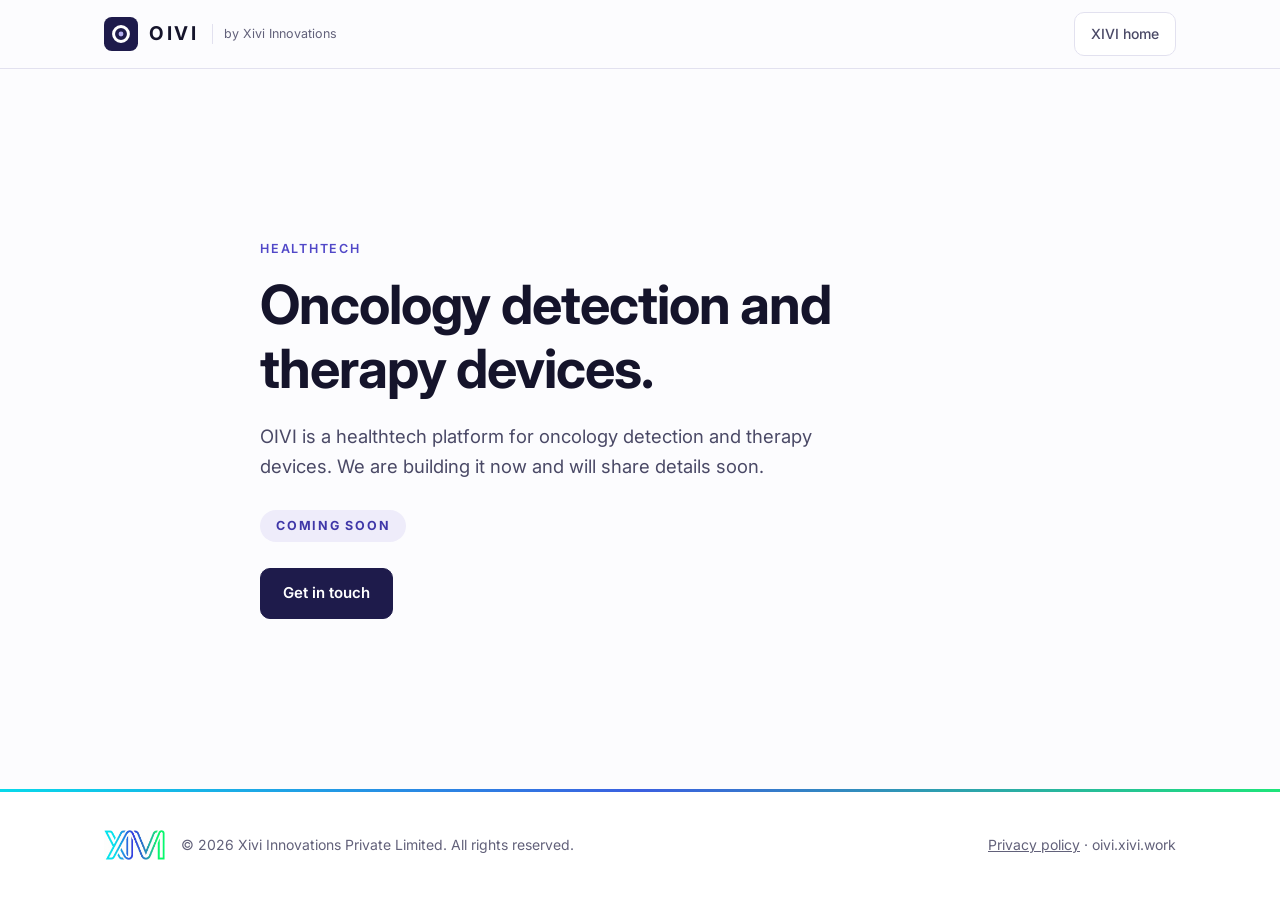
==== index.html @ 01e56ce9 "Initial OIVI site Co-Authored-By: Claude Sonnet 5.5 <noreply@anthropic.com>" ====
<!doctype html>
<html lang="en">
<head>
<meta charset="utf-8">
<meta name="viewport" content="width=device-width, initial-scale=1">
<meta name="color-scheme" content="only light">
<title>OIVI — Coming soon</title>
<meta name="description" content="OIVI is a healthtech oncology detection and therapy device platform by Xivi Innovations. Coming soon.">
<meta property="og:title" content="OIVI — Coming soon">
<meta property="og:description" content="OIVI is a healthtech oncology detection and therapy device platform by Xivi Innovations. Coming soon.">
<link rel="icon" href="assets/oivi-mark.svg" type="image/svg+xml">
<link rel="preconnect" href="https://fonts.googleapis.com">
<link rel="preconnect" href="https://fonts.gstatic.com" crossorigin>
<link href="https://fonts.googleapis.com/css2?family=Inter:wght@400;500;600;700&display=swap" rel="stylesheet">
<link rel="stylesheet" href="assets/site.css?v=1">
<link rel="stylesheet" href="assets/page.css?v=1">
</head>
<body class="soon-page">

<header>
  <div class="wrap nav">
    <a class="brand" href="./" aria-label="OIVI home">
      <img src="assets/oivi-mark.svg" alt="">
      <b>OIVI</b><span>by Xivi Innovations</span>
    </a>
    <nav class="links"><a class="btn sm" href="https://xivi.work">XIVI home</a></nav>
  </div>
</header>

<main class="soon">
  <div class="wrap">
    <p class="eyebrow">Healthtech</p>
    <h1>Oncology detection and therapy devices.</h1>
    <p class="lead">OIVI is a healthtech platform for oncology detection and therapy devices. We are building it now and will share details soon.</p>
    <p class="chip-soon">Coming soon</p>
    <div class="cta"><a class="btn primary" href="mailto:xivi.tech@gmail.com?subject=OIVI">Get in touch</a></div>
  </div>
</main>

<footer>
  <div class="wrap">
    <div class="logo">
      <a href="https://xivi.work" aria-label="XIVI"><img src="assets/xivi-logo.png" alt="XIVI"></a>
      <p>© 2026 Xivi Innovations Private Limited. All rights reserved.</p>
    </div>
    <p><a href="privacy.html">Privacy policy</a> · oivi.xivi.work</p>
  </div>
</footer>

</body>
</html>
---- assets/site.css ----
:root{
  --ink:#15142b; --ink2:#4a4966; --mute:#62617a;
  --bg:#fcfcfe; --tint:#f3f2fa; --tealtint:#eeecfa; --line:#e2e1ef;
  --deep:#1e1b4b; --teal:#5148c8; --teal2:#3f37a8;
  --ok:#2c7a4b; --okbg:#eaf3eb;
  --warn:#85590b; --warnbg:#f7efe1;
  --bad:#b0392f; --badbg:#f7e9e7;
  --r:14px;
  --surface:#fff; --headbg:rgba(252,252,254,.92); --strong:#1e1b4b;
  --btn:#1e1b4b; --btnink:#fff; --btnhover:#2d2a66;
  --okink:#1f4d33; --warnink:#5e430c; --badink:#702620;
  color-scheme:only light;
}
*{box-sizing:border-box}
html{scroll-behavior:smooth;scroll-padding-top:76px}
body{margin:0;background:var(--bg);color:var(--ink);font:16px/1.65 Inter,system-ui,-apple-system,"Segoe UI",Roboto,sans-serif;-webkit-font-smoothing:antialiased}
img{max-width:100%;display:block}
a{color:var(--teal2)}
.wrap{max-width:1120px;margin:0 auto;padding:0 24px}
.eyebrow{font-size:12.5px;font-weight:600;letter-spacing:.14em;text-transform:uppercase;color:var(--teal);margin:0 0 14px}
h1,h2,h3{margin:0;line-height:1.18;letter-spacing:-.02em;color:var(--ink)}
h1{font-size:clamp(34px,4.6vw,54px);font-weight:700}
h2{font-size:clamp(28px,3.4vw,38px);font-weight:700;max-width:760px}
h3{font-size:18px;font-weight:600;letter-spacing:-.01em}
p{margin:0}
.lead{font-size:18.5px;color:var(--ink2);max-width:600px;margin-top:20px}
.sec-intro{font-size:17.5px;color:var(--ink2);max-width:680px;margin-top:16px}

/* header */
header{position:sticky;top:0;z-index:20;background:var(--headbg);backdrop-filter:blur(10px);border-bottom:1px solid var(--line)}
.nav{display:flex;align-items:center;justify-content:space-between;height:68px}
.brand{display:flex;align-items:center;gap:11px;text-decoration:none;color:var(--ink)}
.brand img{width:34px;height:34px}
.brand b{font-size:19px;letter-spacing:.14em;font-weight:700}
.brand span{font-size:12.5px;color:var(--mute);border-left:1px solid var(--line);padding-left:11px;margin-left:2px}
.links{display:flex;align-items:center;gap:30px}
.links a{font-size:14.5px;color:var(--ink2);text-decoration:none;font-weight:500}
.links a:hover{color:var(--ink)}
.btn{display:inline-flex;align-items:center;gap:8px;padding:12px 22px;border-radius:10px;font-weight:600;font-size:15px;text-decoration:none;border:1px solid var(--line);color:var(--ink);background:var(--surface)}
.btn.primary{background:var(--btn);border-color:var(--btn);color:var(--btnink)}
.btn.primary:hover{background:var(--btnhover);box-shadow:0 0 0 3px rgba(81,72,200,.28)}
.btn:not(.primary):hover{border-color:var(--teal);color:var(--teal2)}
.btn:focus-visible,a:focus-visible{outline:3px solid #b4aff0;outline-offset:2px}
.btn.sm{padding:9px 16px;font-size:14px}
@media(max-width:900px){.links a:not(.btn){display:none}.brand span{display:none}}

/* hero */
.hero{padding:76px 0 84px}
.hero .wrap{display:grid;grid-template-columns:1.05fr .95fr;gap:56px;align-items:center}
.cta{display:flex;gap:12px;flex-wrap:wrap;margin-top:32px}
.assure{display:flex;gap:22px;flex-wrap:wrap;margin-top:30px;font-size:14px;color:var(--mute)}
.assure span::before{content:"";display:inline-block;width:6px;height:6px;border-radius:50%;background:var(--teal);margin-right:8px;vertical-align:middle}
@media(max-width:900px){.hero .wrap{grid-template-columns:1fr;gap:44px}.hero{padding:48px 0 56px}}

/* hero flow card */
.panel{background:var(--surface);border:1px solid var(--line);border-radius:18px;padding:26px;box-shadow:0 18px 50px -24px rgba(30,27,75,.28)}
.panel-label{font-size:11.5px;letter-spacing:.14em;text-transform:uppercase;color:var(--mute);font-weight:600;margin-bottom:14px}
.flow{display:grid;gap:10px}
.node{border:1px solid var(--line);border-radius:12px;padding:14px 16px;background:var(--surface)}
.node small{display:block;color:var(--mute);font-size:13px;margin-top:2px}
.node b{font-size:15px;font-weight:600}
.node.core{background:var(--deep);border-color:var(--deep);color:#fff}
.node.core small{color:#b3b2d6}
.arrow{justify-self:center;color:var(--teal);font-size:18px;line-height:1}
.verdicts{display:flex;gap:8px;margin-top:16px;flex-wrap:wrap}
.chip{font-size:13px;font-weight:600;padding:6px 12px;border-radius:99px}
.chip.ok{background:var(--okbg);color:var(--ok)}
.chip.warn{background:var(--warnbg);color:var(--warn)}
.chip.bad{background:var(--badbg);color:var(--bad)}
.record{margin-top:16px;border-top:1px dashed var(--line);padding-top:14px;display:grid;grid-template-columns:auto 1fr;gap:6px 14px;font-size:13.5px}
.record dt{color:var(--mute)} .record dd{margin:0;font-weight:500}
.record code{font:12.5px ui-monospace,Consolas,monospace;color:var(--teal2)}
.note{font-size:12.5px;color:var(--mute);margin-top:12px}
.pbar{display:flex;align-items:center;gap:8px;font-size:12.5px;font-weight:600;color:var(--ink2);padding-bottom:14px;border-bottom:1px solid var(--line)}
.pbar-r{margin-left:auto;font-weight:500;color:var(--mute)}
.dot{width:8px;height:8px;border-radius:50%;background:var(--ok)}
.pflow{display:flex;align-items:center;justify-content:center;gap:10px;margin:18px 0;font-size:13px;color:var(--ink2)}
.pflow span{padding:6px 12px;border:1px solid var(--line);border-radius:8px;background:var(--surface)}
.pflow span.core{background:var(--deep);border-color:var(--deep);color:#fff;font-weight:700;letter-spacing:.08em}
.pflow i{font-style:normal;color:var(--teal)}
.pcase{display:flex;justify-content:space-between;gap:16px;font-size:14px}
.pcase small,.pverdict small,.mrow small{display:block;font-size:11.5px;letter-spacing:.1em;text-transform:uppercase;color:var(--mute);font-weight:600;margin-bottom:3px}
.pcase b{font-weight:600}
.pverdict{margin-top:18px;padding:16px 18px;border-radius:12px;background:var(--warnbg)}
.pverdict small{color:var(--warn)}
.vrow{display:flex;align-items:center;gap:12px;flex-wrap:wrap}
.chip.big{font-size:16px;padding:6px 16px;background:var(--surface);box-shadow:inset 0 0 0 1px rgba(154,106,18,.25)}
.rc{font-size:13px;font-weight:600;color:var(--warn)}
.pverdict p{margin-top:8px;font-size:14px;color:var(--warnink)}
.meter{margin-top:18px}
.mrow{display:flex;justify-content:space-between}
.track{position:relative;height:8px;border-radius:99px;background:var(--tint);margin-top:2px}
.fill{height:100%;width:78%;border-radius:99px;background:linear-gradient(90deg,#8cc7c0,#e0b04f)}
.lim{position:absolute;top:-4px;left:68%;width:2px;height:16px;background:var(--strong)}
.panel .record{margin-top:18px}

/* proof strip */
.proof{border-top:1px solid var(--line);border-bottom:1px solid var(--line);background:var(--surface);padding:26px 0}
.proof .wrap{display:grid;gap:14px}
.prow{display:flex;align-items:center;gap:14px 28px;flex-wrap:wrap}
.plabel{font-size:12px;letter-spacing:.12em;text-transform:uppercase;color:var(--mute);font-weight:600;min-width:150px}
.pitems{display:flex;gap:10px;flex-wrap:wrap;color:var(--ink2);font-size:14px}
.pitems span{font-weight:500;border:1px solid var(--line);border-radius:99px;padding:5px 15px;background:var(--bg)}
.pitems.tested span{font-weight:600;color:var(--ink);background:var(--tealtint);border-color:transparent}
@media(max-width:700px){.plabel{min-width:0;width:100%}}

/* sections */
section{padding:92px 0}
section.tint{background:var(--tint)}
section.dark{background:var(--deep);color:#ecebf6}
section.dark h2,section.dark h3{color:#fff}
section.dark .eyebrow{color:#b4aff0}
section.dark .sec-intro{color:#b3b2d6}
.grid{display:grid;gap:20px;margin-top:44px}
.g2{grid-template-columns:repeat(2,1fr)}.g3{grid-template-columns:repeat(3,1fr)}.g4{grid-template-columns:repeat(4,1fr)}
@media(max-width:900px){.g3,.g4{grid-template-columns:1fr 1fr}}
@media(max-width:620px){.g2,.g3,.g4{grid-template-columns:1fr}}
.card{background:var(--surface);border:1px solid var(--line);border-radius:var(--r);padding:26px}
.card p{color:var(--ink2);font-size:15.5px;margin-top:8px}
.tint .card{border-color:transparent}
.num{font-size:40px;font-weight:700;letter-spacing:-.03em;color:var(--strong);line-height:1.1}
.num .to{color:var(--mute);font-weight:500;padding:0 6px}
.cap{font-size:14.5px;color:var(--ink2);margin-top:10px}
.src{font-size:12.5px;color:var(--mute);margin-top:26px}

/* verdict cards */
.vc{border-radius:var(--r);padding:26px;border:1px solid transparent}
.vc h3{font-size:20px}
.vc p{margin-top:8px;font-size:15.5px}
.vc.ok{background:var(--okbg);color:var(--okink)}.vc.ok h3{color:var(--ok)}
.vc.warn{background:var(--warnbg);color:var(--warnink)}.vc.warn h3{color:var(--warn)}
.vc.bad{background:var(--badbg);color:var(--badink)}.vc.bad h3{color:var(--bad)}
.codes{display:flex;gap:8px;flex-wrap:wrap;margin-top:26px;align-items:center;font-size:14px;color:var(--ink2)}
.codes span.t{background:var(--surface);border:1px solid var(--line);padding:5px 12px;border-radius:99px;font-size:13.5px}

/* steps */
.steps{list-style:none;margin:44px 0 0;padding:0;display:grid;grid-template-columns:repeat(4,1fr);gap:20px;counter-reset:s}
.steps li{counter-increment:s;position:relative;padding-top:20px;border-top:2px solid var(--teal)}
.steps li::before{content:"0" counter(s);display:block;font-size:13px;font-weight:700;color:var(--teal);letter-spacing:.1em;margin-bottom:8px}
.steps b{display:block;font-size:17px;font-weight:600;margin-bottom:6px}
.steps span{font-size:15px;color:var(--ink2)}
@media(max-width:900px){.steps{grid-template-columns:1fr 1fr}}
@media(max-width:560px){.steps{grid-template-columns:1fr}}

/* split lists */
.split{display:grid;grid-template-columns:1fr 1fr;gap:20px;margin-top:44px}
@media(max-width:760px){.split{grid-template-columns:1fr}}
.list{list-style:none;margin:14px 0 0;padding:0;display:grid;gap:11px}
.list li{padding-left:28px;position:relative;font-size:15.5px;color:var(--ink2)}
.list.yes li::before{content:"✓";position:absolute;left:0;color:var(--ok);font-weight:700}
.list.no li::before{content:"–";position:absolute;left:4px;color:var(--mute);font-weight:700}

/* callout */
.callout{margin-top:44px;background:var(--deep);color:#ecebf6;border-radius:var(--r);padding:30px 34px;display:grid;grid-template-columns:1fr 1.2fr;gap:30px;align-items:center}
.callout h3{color:#fff;font-size:22px}
.callout p{color:#c3c2e0;font-size:15.5px}
@media(max-width:760px){.callout{grid-template-columns:1fr;padding:26px}}
.state{display:flex;gap:10px;margin-top:14px;flex-wrap:wrap}
.state span{font-size:13px;font-weight:600;padding:5px 12px;border-radius:99px;background:rgba(255,255,255,.1);color:#fff}

/* traction */
.ds{margin-top:44px;border:1px solid var(--line);border-radius:var(--r);overflow:hidden;background:var(--surface)}
.dsr{display:grid;grid-template-columns:260px 1fr;gap:24px;padding:22px 26px;border-bottom:1px solid var(--line)}
.dsr:last-child{border-bottom:0}
.dsr b{display:block;font-size:16px;font-weight:600}
.dsr small{color:var(--mute);font-size:13.5px}
.dsr p{color:var(--ink2);font-size:15.5px}
@media(max-width:760px){.dsr{grid-template-columns:1fr;gap:6px}}

/* timeline */
.tl{display:grid;grid-template-columns:repeat(4,1fr);gap:0;margin-top:44px}
.tl div{padding:0 22px 0 0;position:relative}
.tl div::before{content:"";display:block;height:2px;background:#7c75dc;margin-bottom:22px}
.tl div::after{content:"";position:absolute;top:-4px;left:0;width:10px;height:10px;border-radius:50%;background:#b4aff0}
.tl small{display:block;font-size:12.5px;font-weight:600;letter-spacing:.12em;text-transform:uppercase;color:#b4aff0;margin-bottom:6px}
.tl b{display:block;font-size:18px;color:#fff;font-weight:600;margin-bottom:6px}
.tl span{font-size:15px;color:#b3b2d6}
@media(max-width:900px){.tl{grid-template-columns:1fr 1fr;row-gap:36px}}
@media(max-width:560px){.tl{grid-template-columns:1fr}}

/* team */
.person{display:flex;flex-direction:column;gap:6px}
.avatar{width:56px;height:56px;border-radius:50%;background:var(--tealtint);color:var(--teal2);font-weight:700;display:grid;place-items:center;font-size:18px;margin-bottom:10px}
.role{font-size:14px;color:var(--teal);font-weight:600}

/* contact + footer */
.contact{text-align:center}
.contact h2{margin:0 auto}
.contact .sec-intro{margin-left:auto;margin-right:auto}
.contact .cta{justify-content:center}
footer{position:relative;border-top:1px solid var(--line);padding:40px 0;background:var(--surface)}
footer::before{content:"";position:absolute;left:0;right:0;top:-1px;height:3px;background:linear-gradient(90deg,#08d9ea,#3b5fe0 50%,#1ee57a)}
footer .wrap{display:flex;justify-content:space-between;align-items:center;gap:20px;flex-wrap:wrap}
footer .logo{display:flex;align-items:center;gap:16px}
footer .logo img{height:30px;width:auto;mix-blend-mode:multiply}
footer p{font-size:14px;color:var(--mute)}

/* founders line */
.founders{margin-top:18px;font-size:14px;color:var(--mute)}

/* proprietary core */
section.dark .grid{margin-top:40px}
.dcard{background:rgba(255,255,255,.06);border:1px solid rgba(255,255,255,.14);border-radius:var(--r);padding:26px}
.dcard .k{display:block;font-size:13px;font-weight:700;letter-spacing:.1em;color:#b4aff0;margin-bottom:10px}
.dcard p{margin-top:10px;font-size:15.5px;color:#c3c2e0}
.defend{display:grid;grid-template-columns:repeat(3,1fr);gap:0;margin-top:28px;border-top:1px solid rgba(255,255,255,.18)}
.defend div{padding:22px 24px 0 0}
.defend b{display:block;color:#fff;font-size:16px;font-weight:600;margin-bottom:4px}
.defend em{font-style:normal;font-size:11.5px;font-weight:600;letter-spacing:.06em;text-transform:uppercase;color:#b4aff0;border:1px solid rgba(180,175,240,.5);border-radius:99px;padding:1px 8px;margin-left:6px;vertical-align:middle}
.defend span{font-size:14.5px;color:#b3b2d6}
@media(max-width:760px){.defend{grid-template-columns:1fr}}

/* legal pages */
.legal{padding:64px 0 90px}
.legal .wrap{max-width:760px}
.legal h1{font-size:clamp(30px,4vw,40px);margin-bottom:8px}
.legal .upd{color:var(--mute);font-size:14px;margin-bottom:36px}
.legal h2{font-size:21px;margin:36px 0 10px;letter-spacing:-.01em}
.legal p,.legal li{color:var(--ink2);font-size:16px}
.legal p+p{margin-top:12px}
.legal ul{padding-left:22px;margin:10px 0}
.legal li{margin:6px 0}
footer a{color:var(--mute)}

/* nav fit */
.btn,.brand span,.links a{white-space:nowrap}
.links{gap:24px}
@media(max-width:1060px){.links a:not(.btn){display:none}.brand span{display:inline}}
@media(max-width:520px){.brand span{display:none}}

/* text columns (replace card grids) */
.cols{display:grid;gap:36px;margin-top:44px}
.cols.c3{grid-template-columns:repeat(3,1fr)}
.cols.c4{grid-template-columns:repeat(4,1fr)}
.cols>div{border-top:2px solid var(--ink);padding-top:18px}
.cols p{margin-top:8px;font-size:15.5px;color:var(--ink2)}
.split+.cols{margin-top:56px}
@media(max-width:900px){.cols.c4{grid-template-columns:1fr 1fr}.cols.c3{grid-template-columns:1fr}}
@media(max-width:560px){.cols.c4{grid-template-columns:1fr}}

/* flow diagram */
.diagram{display:grid;grid-template-columns:1fr 44px 1.25fr 44px 1.1fr;align-items:center;margin-top:48px;padding:30px;background:var(--surface);border:1px solid var(--line);border-radius:18px}
.d-box{border:1px solid var(--line);border-radius:12px;padding:18px 20px;background:var(--bg)}
.d-box small{display:block;font-size:11.5px;letter-spacing:.12em;text-transform:uppercase;font-weight:600;color:var(--mute);margin-bottom:6px}
.d-box b{display:block;font-size:17px;font-weight:600}
.d-box>span{font-size:14.5px;color:var(--ink2)}
.d-box.core{background:var(--deep);border-color:var(--deep);color:#fff;padding:22px}
.d-box.core small{color:#b4aff0}
.d-box.core ul{list-style:none;margin:0;padding:0;display:grid;gap:8px;font-size:15px}
.d-box.core li{padding-left:20px;position:relative}
.d-box.core li::before{content:"";position:absolute;left:0;top:.5em;width:8px;height:8px;border-radius:50%;background:#b4aff0}
.seal{margin-top:16px;padding-top:14px;border-top:1px solid rgba(255,255,255,.2);font-size:12.5px;color:#b3b2d6;font-family:ui-monospace,Consolas,monospace}
.d-arrow{height:2px;background:var(--teal);position:relative;margin:0 6px}
.d-arrow::after{content:"";position:absolute;right:-1px;top:-4px;border-left:8px solid var(--teal);border-top:5px solid transparent;border-bottom:5px solid transparent}
.d-outs{display:grid;gap:10px}
.d-out{border-radius:10px;padding:12px 16px}
.d-out b{display:block;font-size:16px}
.d-out span{font-size:14px}
.d-out.ok{background:var(--okbg);color:var(--okink)}.d-out.ok b{color:var(--ok)}
.d-out.warn{background:var(--warnbg);color:var(--warnink)}.d-out.warn b{color:var(--warn)}
.d-out.bad{background:var(--badbg);color:var(--badink)}.d-out.bad b{color:var(--bad)}
@media(max-width:900px){
  .diagram{grid-template-columns:1fr;gap:0;padding:20px}
  .d-arrow{width:2px;height:30px;margin:6px auto}
  .d-arrow::after{right:auto;left:-4px;top:auto;bottom:-1px;border-left:5px solid transparent;border-right:5px solid transparent;border-top:8px solid var(--teal);border-bottom:0}
}

/* traction stat column */
.dsr{grid-template-columns:240px 170px 1fr;align-items:center}
.st{font-size:22px;font-weight:700;letter-spacing:-.02em;color:var(--strong);line-height:1.2}
.st small{display:block;font-size:12.5px;font-weight:500;letter-spacing:0;color:var(--mute);margin-top:2px}
@media(max-width:900px){.dsr{grid-template-columns:200px 1fr}.dsr p{grid-column:1/-1}}
@media(max-width:760px){.dsr{grid-template-columns:1fr}}

/* contact tighten */
section.contact{padding:68px 0 72px}
.contact h2{font-size:clamp(26px,3vw,34px)}
.contact .cta{margin-top:26px}

/* proprietary strip */
.defend.solo{margin-top:36px;border-top:0}
.defend.solo div{padding:0 28px 0 0}
.defend.solo b{font-size:18px;margin-bottom:6px}

:root{--lt:#b4aff0;--m1:#b3b2d6;--on:#ecebf6}
---- assets/page.css ----
/* coming-soon page */
.soon{min-height:calc(100vh - 68px - 112px);display:flex;align-items:center;padding:72px 0}
.soon h1{max-width:760px}
.soon .lead{max-width:620px}
.chip-soon{display:inline-block;margin-top:28px;font-size:12.5px;font-weight:700;letter-spacing:.14em;text-transform:uppercase;color:var(--teal2);background:var(--tealtint);border-radius:99px;padding:6px 16px}
.soon .cta{margin-top:26px}
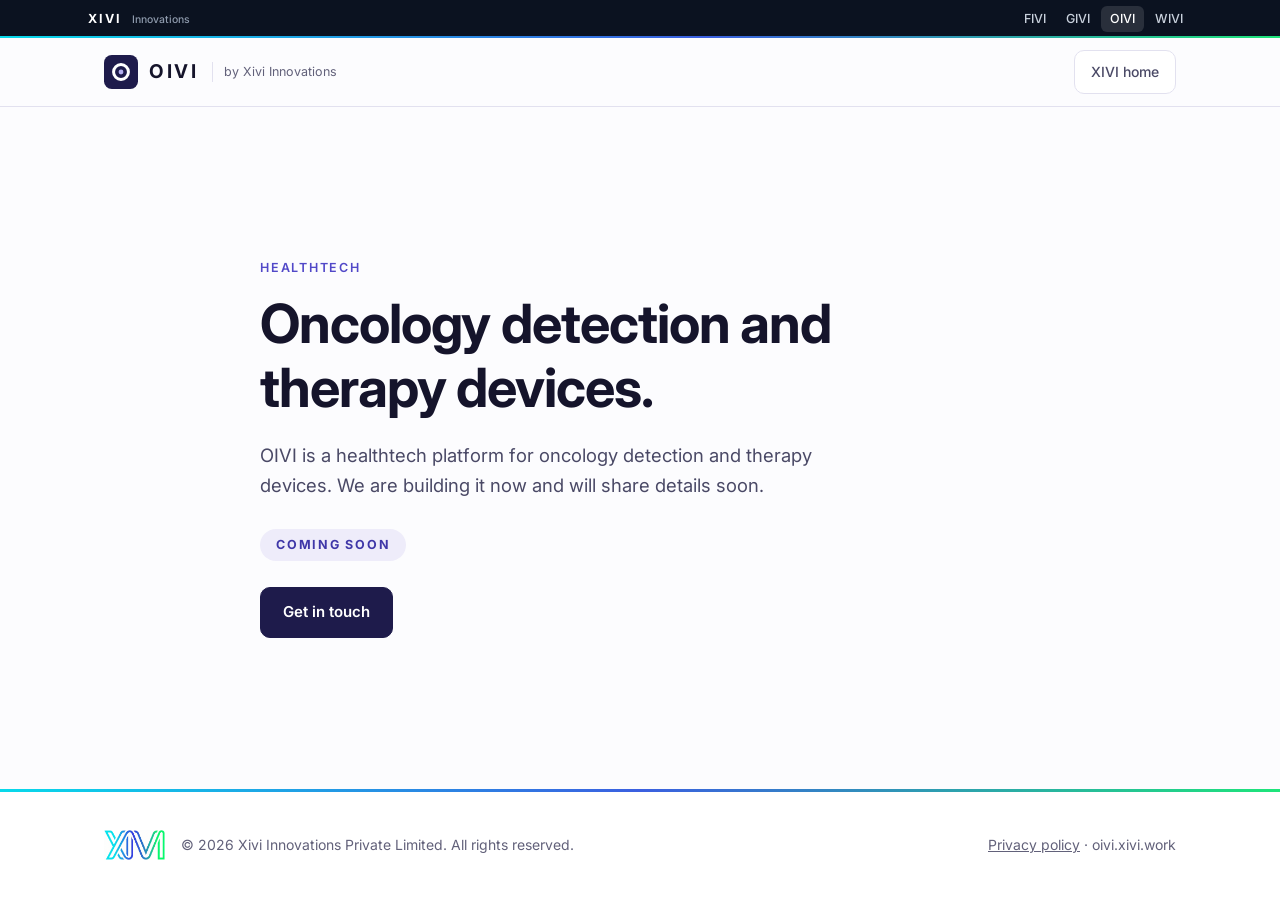
==== commit 73e9287a: "Add XIVI family bar Co-Authored-By: Claude Sonnet 5.5 <noreply@anthropic.com>" ====
--- a/index.html
+++ b/index.html
@@ -12,10 +12,18 @@
 <link rel="preconnect" href="https://fonts.googleapis.com">
 <link rel="preconnect" href="https://fonts.gstatic.com" crossorigin>
 <link href="https://fonts.googleapis.com/css2?family=Inter:wght@400;500;600;700&display=swap" rel="stylesheet">
-<link rel="stylesheet" href="assets/site.css?v=1">
+<link rel="stylesheet" href="assets/family.css?v=1">
+<link rel="stylesheet" href="assets/site.css?v=2">
 <link rel="stylesheet" href="assets/page.css?v=1">
 </head>
 <body class="soon-page">
+
+<div class="fam"><div class="in">
+  <a class="parent" href="https://xivi.work">XIVI<small>Innovations</small></a>
+  <nav aria-label="XIVI products">
+    <a href="https://fivi.xivi.work">FIVI</a><a href="https://givi.xivi.work">GIVI</a><a href="https://oivi.xivi.work" aria-current="page">OIVI</a><a href="https://wivi.xivi.work">WIVI</a>
+  </nav>
+</div></div>
 
 <header>
   <div class="wrap nav">
--- a/assets/family.css
+++ b/assets/family.css
@@ -0,0 +1,12 @@
+/* XIVI family bar: shared across fivi, givi, oivi, wivi and xivi */
+.fam{position:relative;background:#0b1220;color:#c9d1dc;font:500 12.5px/1 Inter,system-ui,-apple-system,"Segoe UI",Roboto,sans-serif}
+.fam::after{content:"";position:absolute;left:0;right:0;bottom:0;height:2px;background:linear-gradient(90deg,#08d9ea,#3b5fe0 55%,#1ee57a)}
+.fam .in{max-width:1160px;margin:0 auto;padding:0 28px;height:38px;display:flex;align-items:center;justify-content:space-between;gap:16px}
+.fam a{color:#c9d1dc;text-decoration:none;padding:7px 9px;border-radius:6px;white-space:nowrap}
+.fam a:hover{color:#fff;background:rgba(255,255,255,.08)}
+.fam .parent{padding-left:0;color:#fff;font-weight:700;letter-spacing:.16em}
+.fam .parent small{font-weight:500;letter-spacing:0;color:#8f9bad;margin-left:10px}
+.fam nav{display:flex;gap:2px;align-items:center}
+.fam nav [aria-current]{color:#fff;background:rgba(255,255,255,.12)}
+.fam :focus-visible{outline:2px solid #7fd3d1;outline-offset:1px}
+@media(max-width:560px){.fam .in{padding:0 16px}.fam .parent small{display:none}.fam a{padding:7px 7px}}
--- a/assets/page.css
+++ b/assets/page.css
@@ -1,5 +1,5 @@
 /* coming-soon page */
-.soon{min-height:calc(100vh - 68px - 112px);display:flex;align-items:center;padding:72px 0}
+.soon{min-height:calc(100vh - 38px - 68px - 112px);display:flex;align-items:center;padding:72px 0}
 .soon h1{max-width:760px}
 .soon .lead{max-width:620px}
 .chip-soon{display:inline-block;margin-top:28px;font-size:12.5px;font-weight:700;letter-spacing:.14em;text-transform:uppercase;color:var(--teal2);background:var(--tealtint);border-radius:99px;padding:6px 16px}
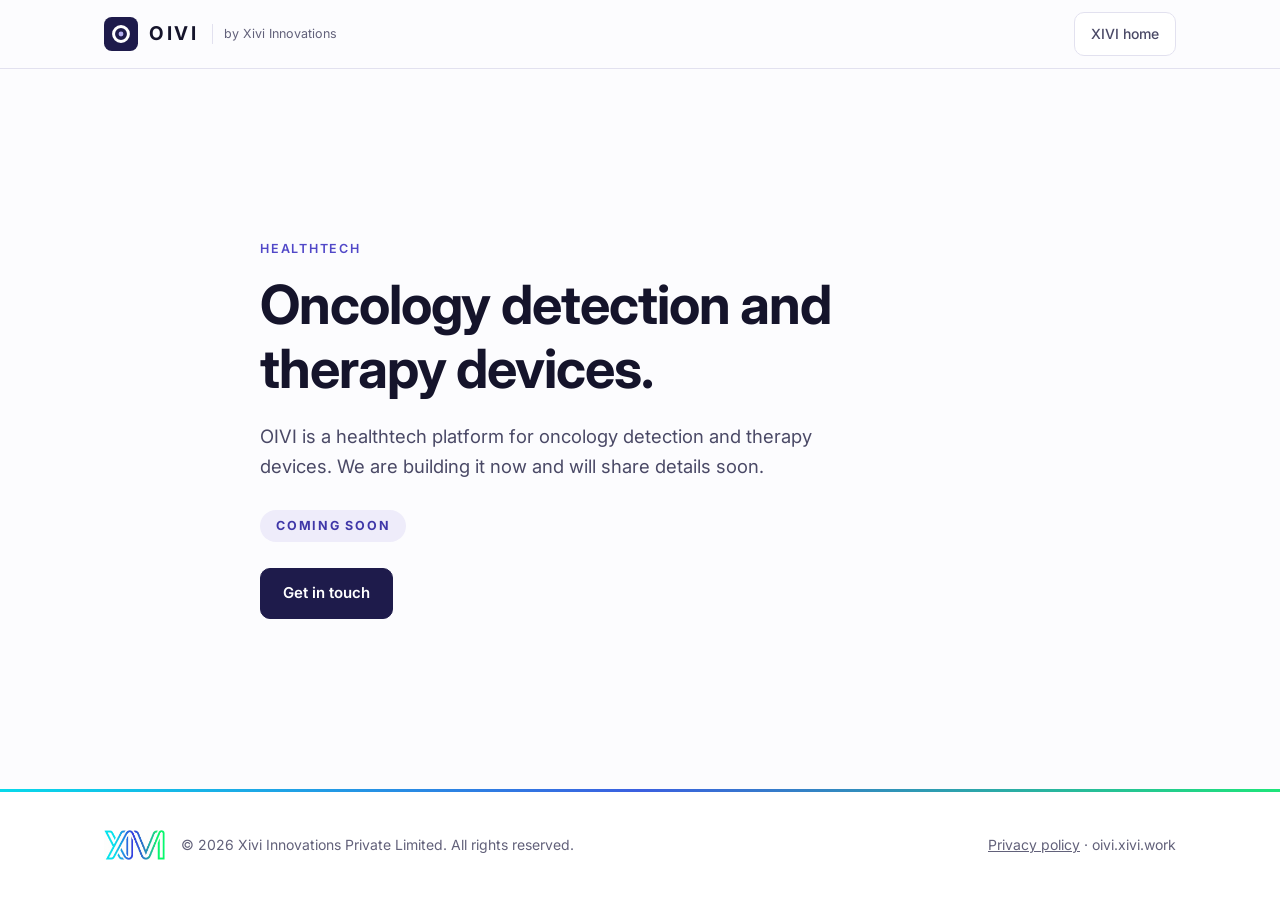
==== commit 6a50b3f9: "Remove family bar Co-Authored-By: Claude Sonnet 5.5 <noreply@anthropic.com>" ====
--- a/index.html
+++ b/index.html
@@ -12,18 +12,11 @@
 <link rel="preconnect" href="https://fonts.googleapis.com">
 <link rel="preconnect" href="https://fonts.gstatic.com" crossorigin>
 <link href="https://fonts.googleapis.com/css2?family=Inter:wght@400;500;600;700&display=swap" rel="stylesheet">
-<link rel="stylesheet" href="assets/family.css?v=1">
-<link rel="stylesheet" href="assets/site.css?v=2">
+<link rel="stylesheet" href="assets/site.css?v=3">
 <link rel="stylesheet" href="assets/page.css?v=1">
 </head>
 <body class="soon-page">
 
-<div class="fam"><div class="in">
-  <a class="parent" href="https://xivi.work">XIVI<small>Innovations</small></a>
-  <nav aria-label="XIVI products">
-    <a href="https://fivi.xivi.work">FIVI</a><a href="https://givi.xivi.work">GIVI</a><a href="https://oivi.xivi.work" aria-current="page">OIVI</a><a href="https://wivi.xivi.work">WIVI</a>
-  </nav>
-</div></div>
 
 <header>
   <div class="wrap nav">
--- a/assets/page.css
+++ b/assets/page.css
@@ -1,5 +1,5 @@
 /* coming-soon page */
-.soon{min-height:calc(100vh - 38px - 68px - 112px);display:flex;align-items:center;padding:72px 0}
+.soon{min-height:calc(100vh - 68px - 112px);display:flex;align-items:center;padding:72px 0}
 .soon h1{max-width:760px}
 .soon .lead{max-width:620px}
 .chip-soon{display:inline-block;margin-top:28px;font-size:12.5px;font-weight:700;letter-spacing:.14em;text-transform:uppercase;color:var(--teal2);background:var(--tealtint);border-radius:99px;padding:6px 16px}
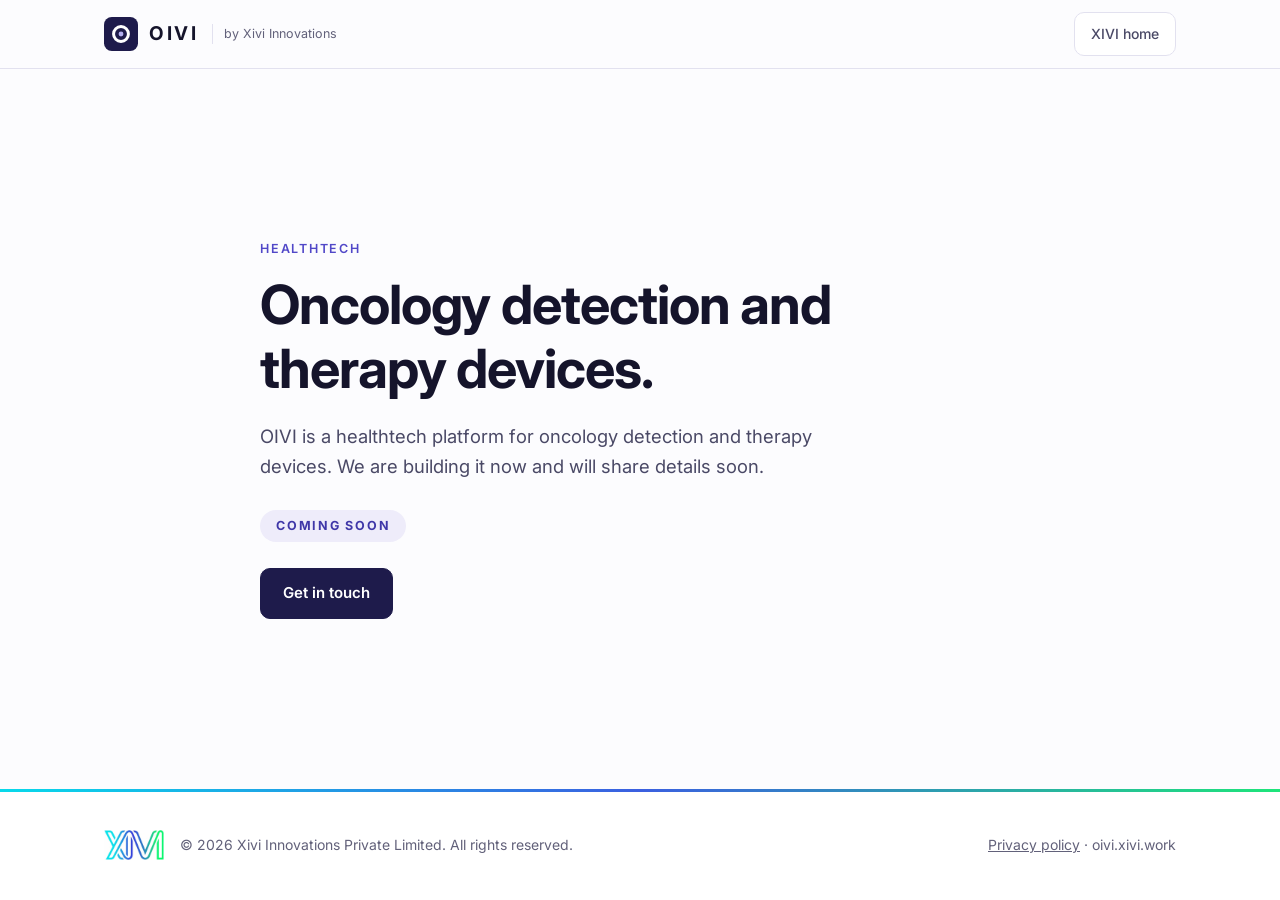
==== commit 4af52ca3: "SEO: titles, descriptions, canonicals, share images, structured data, sitemap, robots, 404, lighter " ====
--- a/index.html
+++ b/index.html
@@ -1,18 +1,66 @@
 <!doctype html>
-<html lang="en">
+<html lang="en-IN">
 <head>
 <meta charset="utf-8">
 <meta name="viewport" content="width=device-width, initial-scale=1">
 <meta name="color-scheme" content="only light">
-<title>OIVI — Coming soon</title>
-<meta name="description" content="OIVI is a healthtech oncology detection and therapy device platform by Xivi Innovations. Coming soon.">
-<meta property="og:title" content="OIVI — Coming soon">
-<meta property="og:description" content="OIVI is a healthtech oncology detection and therapy device platform by Xivi Innovations. Coming soon.">
+<title>OIVI — Oncology detection and therapy devices | XIVI</title>
+<meta name="description" content="OIVI is a healthtech platform for oncology detection and therapy devices from Xivi Innovations. Coming soon.">
+<meta name="robots" content="index, follow, max-image-preview:large">
+<meta name="theme-color" content="#ffffff">
+<link rel="canonical" href="https://oivi.xivi.work/">
 <link rel="icon" href="assets/oivi-mark.svg" type="image/svg+xml">
+<link rel="icon" href="assets/favicon-48.png" sizes="48x48" type="image/png">
+<link rel="apple-touch-icon" href="assets/apple-touch-icon.png">
+<meta property="og:type" content="website">
+<meta property="og:site_name" content="OIVI">
+<meta property="og:locale" content="en_IN">
+<meta property="og:title" content="OIVI — Oncology detection and therapy devices | XIVI">
+<meta property="og:description" content="OIVI is a healthtech platform for oncology detection and therapy devices from Xivi Innovations. Coming soon.">
+<meta property="og:url" content="https://oivi.xivi.work/">
+<meta property="og:image" content="https://oivi.xivi.work/assets/og.png">
+<meta property="og:image:width" content="1200">
+<meta property="og:image:height" content="630">
+<meta property="og:image:alt" content="OIVI by Xivi Innovations">
+<meta name="twitter:card" content="summary_large_image">
+<meta name="twitter:title" content="OIVI — Oncology detection and therapy devices | XIVI">
+<meta name="twitter:description" content="OIVI is a healthtech platform for oncology detection and therapy devices from Xivi Innovations. Coming soon.">
+<meta name="twitter:image" content="https://oivi.xivi.work/assets/og.png">
+<script type="application/ld+json">
+{
+ "@context": "https://schema.org",
+ "@graph": [
+  {
+   "@type": "WebSite",
+   "@id": "https://oivi.xivi.work/#website",
+   "url": "https://oivi.xivi.work/",
+   "name": "OIVI",
+   "inLanguage": "en-IN",
+   "description": "OIVI is a healthtech platform for oncology detection and therapy devices from Xivi Innovations. Coming soon.",
+   "publisher": {
+    "@id": "https://xivi.work/#org"
+   }
+  },
+  {
+   "@type": "Brand",
+   "@id": "https://oivi.xivi.work/#brand",
+   "name": "OIVI",
+   "url": "https://oivi.xivi.work/",
+   "description": "OIVI is a healthtech platform for oncology detection and therapy devices from Xivi Innovations. Coming soon.",
+   "brand": {
+    "@type": "Organization",
+    "@id": "https://xivi.work/#org",
+    "name": "Xivi Innovations Private Limited",
+    "url": "https://xivi.work/"
+   }
+  }
+ ]
+}
+</script>
 <link rel="preconnect" href="https://fonts.googleapis.com">
 <link rel="preconnect" href="https://fonts.gstatic.com" crossorigin>
 <link href="https://fonts.googleapis.com/css2?family=Inter:wght@400;500;600;700&display=swap" rel="stylesheet">
-<link rel="stylesheet" href="assets/site.css?v=3">
+<link rel="stylesheet" href="assets/site.css?v=4">
 <link rel="stylesheet" href="assets/page.css?v=1">
 </head>
 <body class="soon-page">
@@ -41,7 +89,7 @@
 <footer>
   <div class="wrap">
     <div class="logo">
-      <a href="https://xivi.work" aria-label="XIVI"><img src="assets/xivi-logo.png" alt="XIVI"></a>
+      <a href="https://xivi.work" aria-label="XIVI"><img src="assets/xivi-logo-sm.webp" alt="XIVI" width="320" height="159" decoding="async"></a>
       <p>© 2026 Xivi Innovations Private Limited. All rights reserved.</p>
     </div>
     <p><a href="privacy.html">Privacy policy</a> · oivi.xivi.work</p>
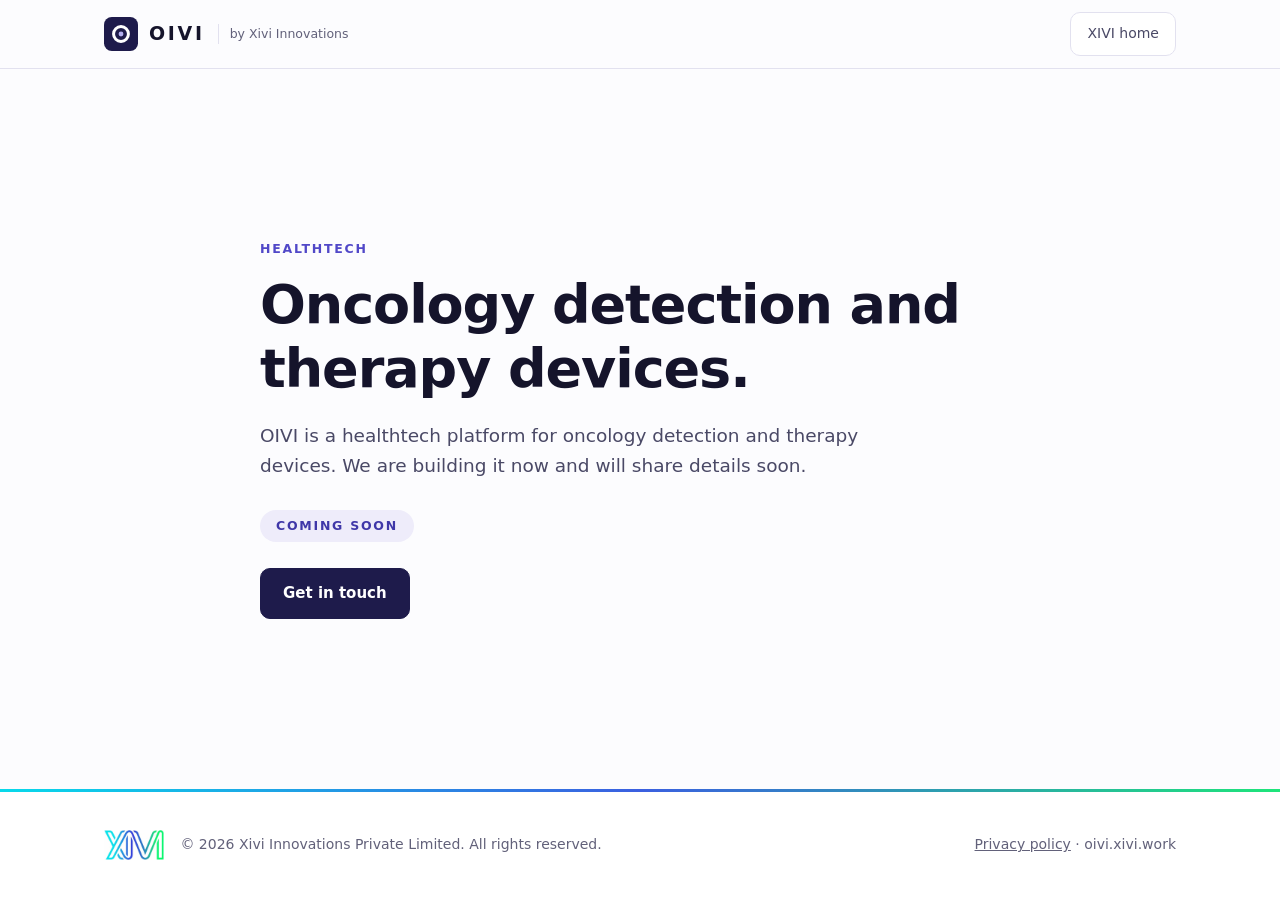
==== commit cf5c7aa2: "Security hardening: content security policy, referrer policy, frame guard, security.txt, no inline c" ====
--- a/index.html
+++ b/index.html
@@ -3,6 +3,8 @@
 <head>
 <meta charset="utf-8">
 <meta name="viewport" content="width=device-width, initial-scale=1">
+<meta http-equiv="Content-Security-Policy" content="default-src 'none'; script-src 'self'; style-src 'self' https://fonts.googleapis.com; font-src https://fonts.gstatic.com; img-src 'self' data:; connect-src 'none'; form-action 'none'; base-uri 'none'; object-src 'none'; manifest-src 'none'">
+<meta name="referrer" content="strict-origin-when-cross-origin">
 <meta name="color-scheme" content="only light">
 <title>OIVI — Oncology detection and therapy devices | XIVI</title>
 <meta name="description" content="OIVI is a healthtech platform for oncology detection and therapy devices from Xivi Innovations. Coming soon.">
@@ -60,8 +62,9 @@
 <link rel="preconnect" href="https://fonts.googleapis.com">
 <link rel="preconnect" href="https://fonts.gstatic.com" crossorigin>
 <link href="https://fonts.googleapis.com/css2?family=Inter:wght@400;500;600;700&display=swap" rel="stylesheet">
-<link rel="stylesheet" href="assets/site.css?v=4">
+<link rel="stylesheet" href="assets/site.css?v=6">
 <link rel="stylesheet" href="assets/page.css?v=1">
+<script src="assets/frame.js" defer></script>
 </head>
 <body class="soon-page">
 
--- a/assets/site.css
+++ b/assets/site.css
@@ -283,3 +283,9 @@
 .defend.solo b{font-size:18px;margin-bottom:6px}
 
 :root{--lt:#b4aff0;--m1:#b3b2d6;--on:#ecebf6}
+
+/* classes that replace former inline styles */
+.mt36{margin-top:36px}
+[hidden]{display:none !important}
+
+.legal .mt36{margin-top:36px}
